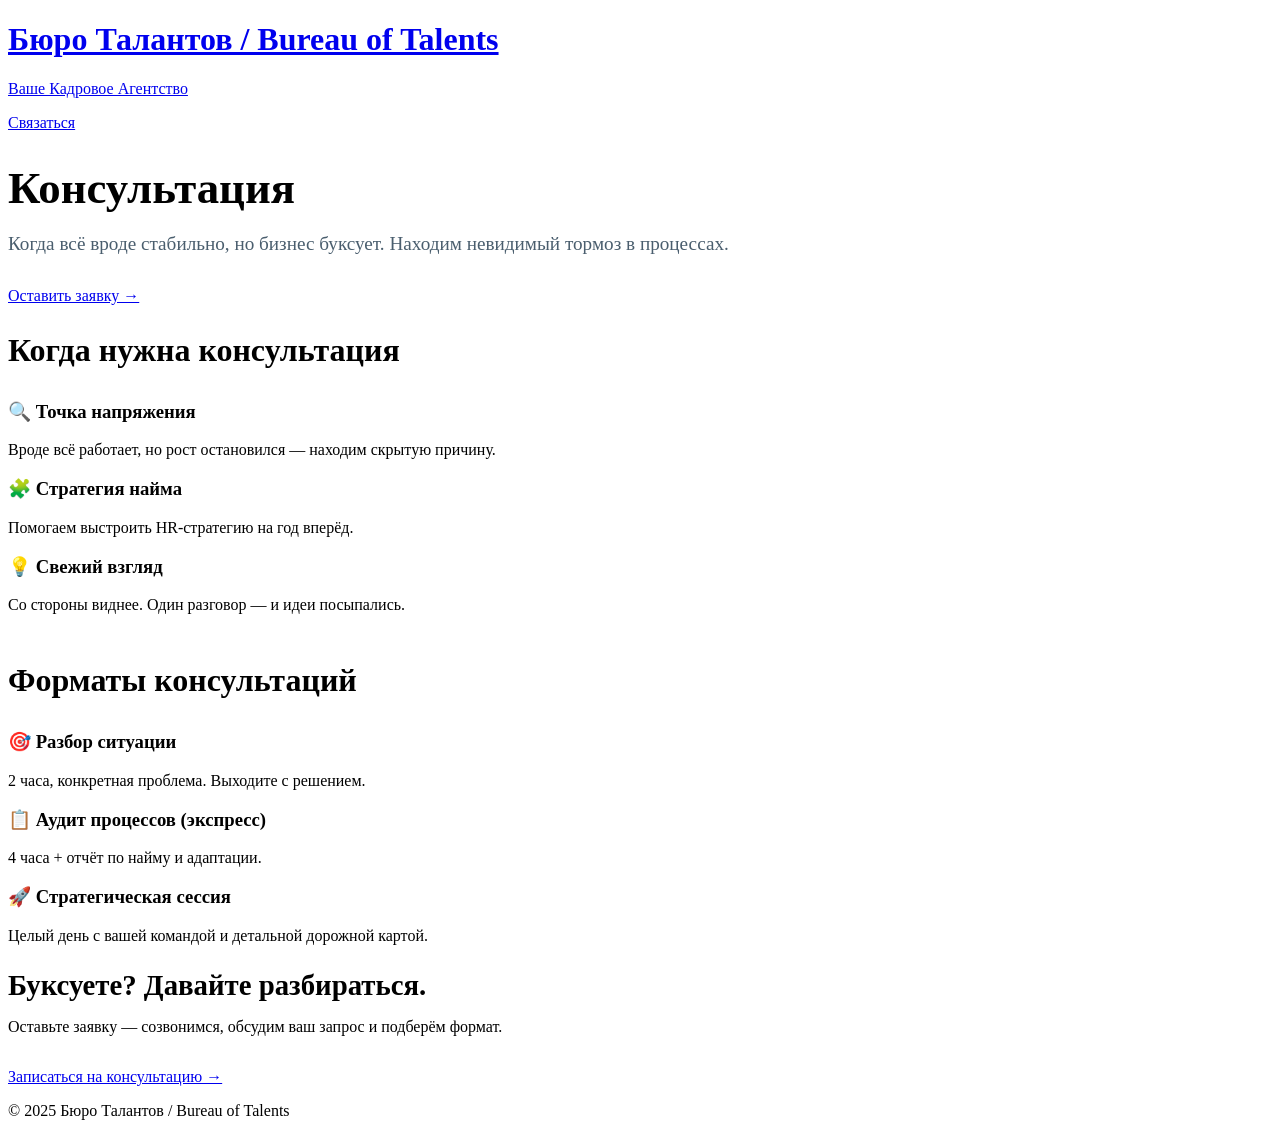
==== service-consult.html @ a3f74596 "Add files via upload" ====
<!DOCTYPE html>
<html lang="ru">
<head>
    <meta charset="UTF-8">
    <meta name="viewport" content="width=device-width, initial-scale=1.0">
    <title>Консультация | Бюро Талантов</title>
    <link rel="stylesheet" href="css/style.css">
</head>
<body>

<header>
    <div class="container header-flex">
        <div class="logo"><a href="index.html"><h1>Бюро Талантов / Bureau of Talents</h1><p>Ваше Кадровое Агентство</p></a></div>
        <a href="index.html#contact-form" class="btn-primary">Связаться</a>
    </div>
</header>

<main class="container">
    <div class="service-header">
        <h1 style="font-size: 2.8rem; margin-bottom: 16px;">Консультация</h1>
        <p style="font-size: 1.2rem; color: #4a5e6e; margin-bottom: 32px;">Когда всё вроде стабильно, но бизнес буксует. Находим невидимый тормоз в процессах.</p>
        <a href="index.html#contact-form" class="btn-primary">Оставить заявку →</a>
    </div>

    <h2 style="font-size: 2rem; margin-bottom: 32px; font-family: 'Playfair Display', serif;">Когда нужна консультация</h2>
    <div class="features-grid">
        <div class="feature-card"><h3>🔍 Точка напряжения</h3><p>Вроде всё работает, но рост остановился — находим скрытую причину.</p></div>
        <div class="feature-card"><h3>🧩 Стратегия найма</h3><p>Помогаем выстроить HR-стратегию на год вперёд.</p></div>
        <div class="feature-card"><h3>💡 Свежий взгляд</h3><p>Со стороны виднее. Один разговор — и идеи посыпались.</p></div>
    </div>

    <h2 style="font-size: 2rem; margin: 48px 0 32px; font-family: 'Playfair Display', serif;">Форматы консультаций</h2>
    <div class="features-grid">
        <div class="feature-card"><h3>🎯 Разбор ситуации</h3><p>2 часа, конкретная проблема. Выходите с решением.</p></div>
        <div class="feature-card"><h3>📋 Аудит процессов (экспресс)</h3><p>4 часа + отчёт по найму и адаптации.</p></div>
        <div class="feature-card"><h3>🚀 Стратегическая сессия</h3><p>Целый день с вашей командой и детальной дорожной картой.</p></div>
    </div>

    <div class="cta-section">
        <h2 style="font-size: 1.8rem; margin-bottom: 16px;">Буксуете? Давайте разбираться.</h2>
        <p style="margin-bottom: 32px;">Оставьте заявку — созвонимся, обсудим ваш запрос и подберём формат.</p>
        <a href="index.html#contact-form" class="btn-primary">Записаться на консультацию →</a>
    </div>
</main>

<footer><div class="container"><p>© 2025 Бюро Талантов / Bureau of Talents</p></div></footer>

<script src="js/main.js"></script>
</body>
</html>
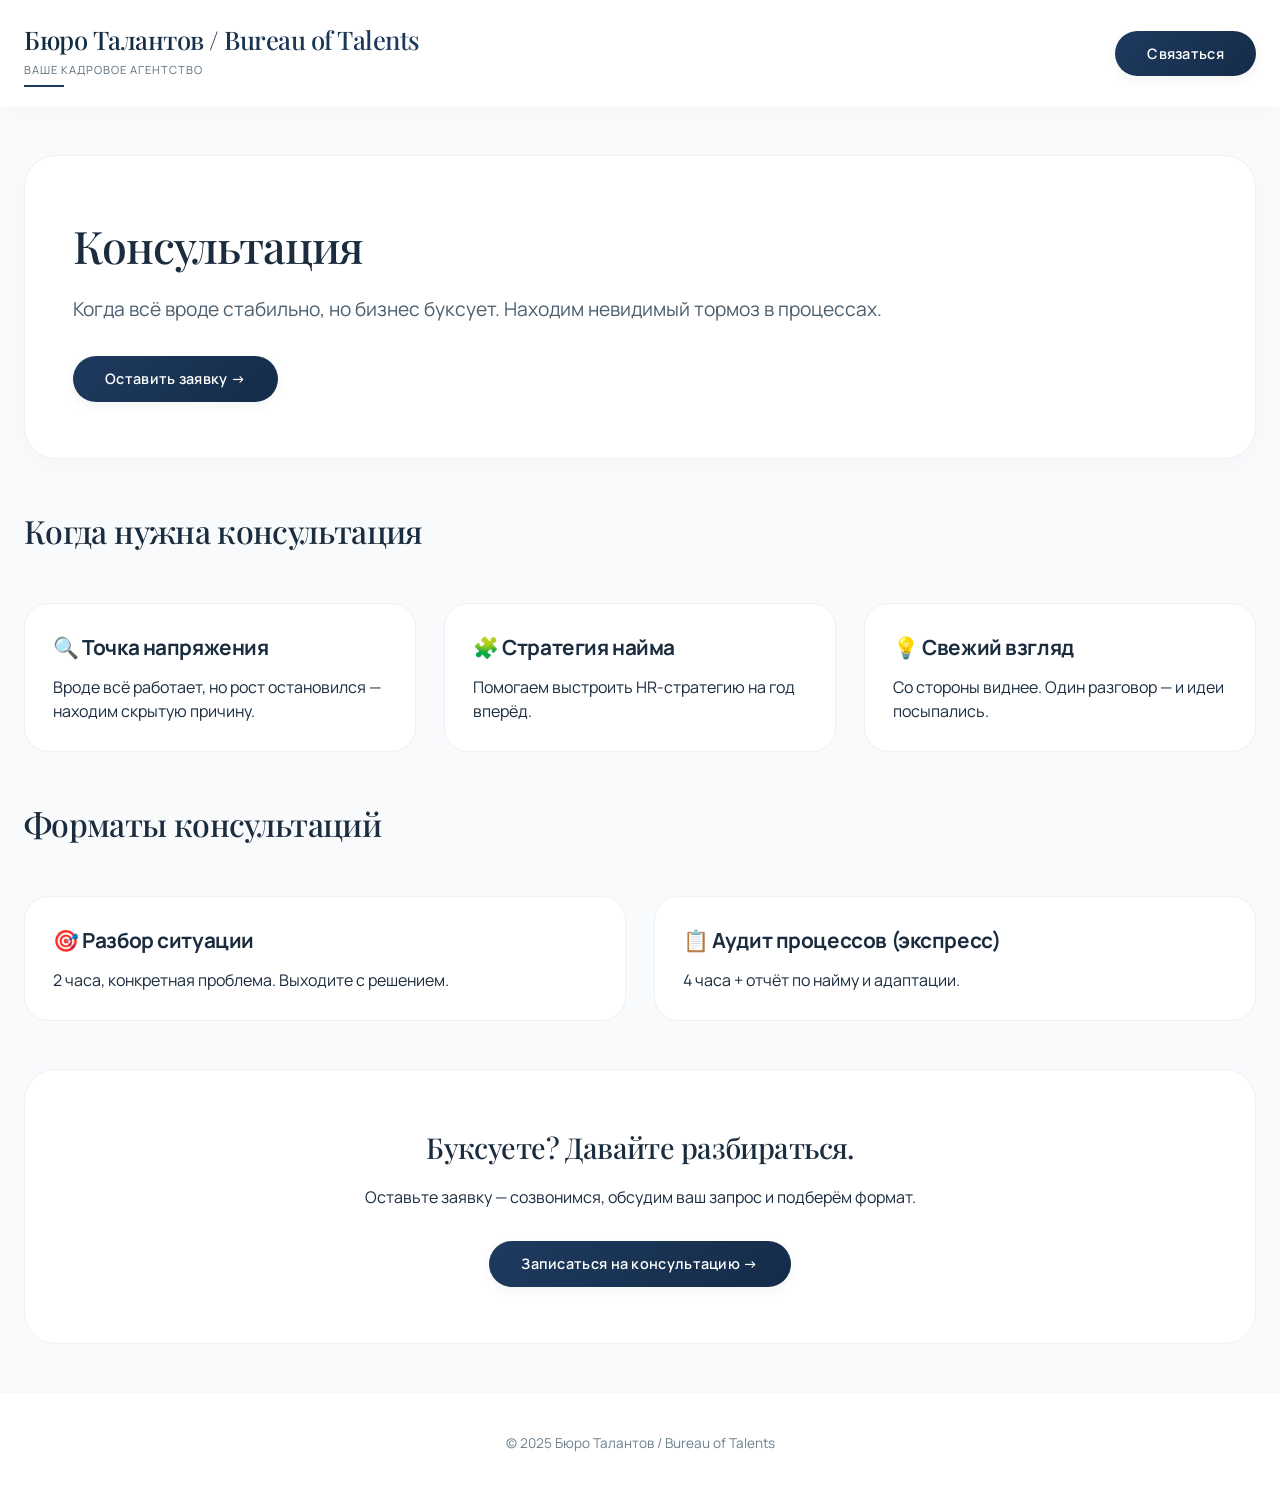
==== commit f1753b1d: "Update service-consult.html" ====
--- a/service-consult.html
+++ b/service-consult.html
@@ -33,7 +33,6 @@
     <div class="features-grid">
         <div class="feature-card"><h3>🎯 Разбор ситуации</h3><p>2 часа, конкретная проблема. Выходите с решением.</p></div>
         <div class="feature-card"><h3>📋 Аудит процессов (экспресс)</h3><p>4 часа + отчёт по найму и адаптации.</p></div>
-        <div class="feature-card"><h3>🚀 Стратегическая сессия</h3><p>Целый день с вашей командой и детальной дорожной картой.</p></div>
     </div>
 
     <div class="cta-section">
@@ -47,4 +46,4 @@
 
 <script src="js/main.js"></script>
 </body>
-</html>+</html>
--- a/css/style.css
+++ b/css/style.css
@@ -0,0 +1,691 @@
+/* ===== ПРЕМИАЛЬНЫЕ ШРИФТЫ ===== */
+@import url('https://fonts.googleapis.com/css2?family=Manrope:wght@300;400;500;600;700;800&family=Playfair+Display:ital,wght@0,400;0,500;0,600;0,700;1,400&display=swap');
+
+/* ===== RESET & BASE ===== */
+* {
+    margin: 0;
+    padding: 0;
+    box-sizing: border-box;
+}
+
+body {
+    font-family: 'Manrope', system-ui, -apple-system, 'Segoe UI', sans-serif;
+    background: #f8fafc;
+    color: #1a2c3e;
+    line-height: 1.5;
+    scroll-behavior: smooth;
+    -webkit-font-smoothing: antialiased;
+}
+
+/* Премиум-заголовки */
+h1, h2, h3, .logo h1, .section-title, .service-card h3, .about-mission h3, .premium-card h3 {
+    font-family: 'Playfair Display', Georgia, serif;
+    font-weight: 500;
+    letter-spacing: -0.02em;
+}
+
+.container {
+    max-width: 1280px;
+    margin: 0 auto;
+    padding: 0 24px;
+}
+
+/* ===== УЛУЧШЕННАЯ ШАПКА ===== */
+header {
+    background: rgba(255,255,255,0.98);
+    backdrop-filter: blur(12px);
+    border-bottom: none;
+    box-shadow: 0 4px 20px rgba(0,0,0,0.02);
+    position: sticky;
+    top: 0;
+    z-index: 100;
+    padding: 20px 0;
+}
+
+.header-flex {
+    display: flex;
+    justify-content: space-between;
+    align-items: center;
+    flex-wrap: wrap;
+    gap: 16px;
+    position: relative;
+}
+
+.logo a {
+    text-decoration: none;
+    color: inherit;
+    display: inline-block;
+}
+
+.logo h1 {
+    font-size: 1.6rem;
+    background: linear-gradient(135deg, #0f2b3d 0%, #1e3a5f 100%);
+    -webkit-background-clip: text;
+    background-clip: text;
+    color: transparent;
+    letter-spacing: -0.5px;
+}
+
+.logo p {
+    font-size: 0.7rem;
+    letter-spacing: 1px;
+    text-transform: uppercase;
+    color: #5a6e7c;
+    margin-top: 4px;
+}
+
+.logo a::after {
+    content: '';
+    display: block;
+    width: 40px;
+    height: 2px;
+    background: #1e3a5f;
+    margin-top: 6px;
+    transition: width 0.3s;
+}
+
+.logo a:hover::after {
+    width: 80px;
+}
+
+/* ===== КНОПКИ ===== */
+.btn-primary {
+    background: linear-gradient(135deg, #1e3a5f 0%, #142c48 100%);
+    color: white;
+    border: none;
+    padding: 12px 32px;
+    border-radius: 40px;
+    font-weight: 600;
+    cursor: pointer;
+    transition: all 0.3s cubic-bezier(0.2, 0.9, 0.4, 1.1);
+    font-size: 0.9rem;
+    text-decoration: none;
+    display: inline-block;
+    box-shadow: 0 4px 12px rgba(0,0,0,0.05);
+    letter-spacing: 0.3px;
+}
+
+.btn-primary:hover {
+    transform: translateY(-2px);
+    box-shadow: 0 12px 24px rgba(30,58,95,0.15);
+    background: linear-gradient(135deg, #142c48 0%, #0f2338 100%);
+}
+
+.btn-outline {
+    background: transparent;
+    border: 1px solid #cbd5e1;
+    padding: 10px 28px;
+    border-radius: 40px;
+    font-weight: 500;
+    cursor: pointer;
+    transition: 0.2s;
+    display: inline-block;
+    text-decoration: none;
+    color: #1e2a3e;
+    font-size: 0.9rem;
+}
+
+.btn-outline:hover {
+    border-color: #1e3a5f;
+    background: rgba(30,58,95,0.03);
+}
+
+/* ===== СЕКЦИИ ===== */
+section {
+    padding: 90px 0;
+    border-bottom: 1px solid rgba(0,0,0,0.03);
+}
+
+.section-title {
+    font-size: 2.5rem;
+    font-weight: 600;
+    margin-bottom: 56px;
+    letter-spacing: -0.02em;
+    color: #0a2538;
+    position: relative;
+}
+
+.section-title:after {
+    content: '';
+    display: block;
+    width: 60px;
+    height: 3px;
+    background: #1e3a5f;
+    margin-top: 16px;
+    border-radius: 4px;
+}
+
+/* ===== КРАСИВЫЙ БЛОК "О НАС" — ВАРИАНТ 1 ===== */
+.about-premium {
+    display: flex;
+    flex-direction: column;
+    gap: 48px;
+}
+
+.about-mission {
+    max-width: 80%;
+}
+
+.about-mission .mission-tag {
+    display: inline-block;
+    font-size: 0.7rem;
+    text-transform: uppercase;
+    letter-spacing: 2px;
+    color: #1e3a5f;
+    background: rgba(30,58,95,0.08);
+    padding: 4px 12px;
+    border-radius: 40px;
+    margin-bottom: 20px;
+}
+
+.about-mission h3 {
+    font-size: 2.2rem;
+    font-family: 'Playfair Display', serif;
+    color: #0a2538;
+    line-height: 1.2;
+    margin-bottom: 24px;
+}
+
+.about-mission p {
+    font-size: 1.05rem;
+    color: #4a5e6e;
+    line-height: 1.6;
+    margin-bottom: 24px;
+}
+
+.about-mission .signature {
+    font-family: 'Playfair Display', serif;
+    font-style: italic;
+    font-size: 1rem;
+    color: #1e3a5f;
+    border-left: 3px solid #1e3a5f;
+    padding-left: 20px;
+}
+
+.values-grid {
+    display: grid;
+    grid-template-columns: repeat(2, 1fr);
+    gap: 32px;
+}
+
+.value-card {
+    background: white;
+    border-radius: 24px;
+    padding: 28px;
+    transition: all 0.3s ease;
+    border: 1px solid #eef2f6;
+    box-shadow: 0 4px 12px rgba(0,0,0,0.02);
+}
+
+.value-card:hover {
+    transform: translateY(-4px);
+    box-shadow: 0 20px 30px -12px rgba(0,0,0,0.08);
+    border-color: #dce5ed;
+}
+
+.value-icon {
+    font-size: 2rem;
+    margin-bottom: 16px;
+}
+
+.value-card h4 {
+    font-size: 1.2rem;
+    font-weight: 700;
+    margin-bottom: 10px;
+    color: #1e2a3e;
+}
+
+.value-card p {
+    font-size: 0.9rem;
+    color: #6c7f8d;
+    line-height: 1.5;
+}
+
+/* ===== КАРТОЧКИ УСЛУГ И РЕЗУЛЬТАТОВ ===== */
+.cards-grid {
+    display: grid;
+    grid-template-columns: repeat(auto-fit, minmax(280px, 1fr));
+    gap: 32px;
+}
+
+.service-card {
+    background: white;
+    border-radius: 28px;
+    padding: 32px 28px;
+    transition: all 0.35s ease;
+    border: 1px solid #eef2f6;
+    text-decoration: none;
+    color: inherit;
+    display: block;
+    cursor: pointer;
+    box-shadow: 0 8px 20px rgba(0,0,0,0.02);
+}
+
+.service-card:hover {
+    transform: translateY(-8px);
+    box-shadow: 0 24px 40px rgba(0,0,0,0.08);
+    border-color: #dce5ed;
+}
+
+.service-card h3 {
+    font-size: 1.7rem;
+    font-weight: 600;
+    margin-bottom: 16px;
+}
+
+.service-card p {
+    color: #4a5e6e;
+    line-height: 1.5;
+}
+
+/* ===== ПРЕМИУМ БЛОК "ВАМ ТОЧНО К НАМ" ===== */
+.premium-compare {
+    display: grid;
+    grid-template-columns: 1fr 1fr;
+    gap: 48px;
+    background: linear-gradient(135deg, #f8fafc 0%, #ffffff 100%);
+    border-radius: 40px;
+    padding: 56px 48px;
+    box-shadow: 0 8px 30px rgba(0,0,0,0.03);
+    border: 1px solid #eef2f6;
+}
+
+.premium-card {
+    background: white;
+    border-radius: 28px;
+    padding: 32px;
+    box-shadow: 0 4px 20px rgba(0,0,0,0.02);
+}
+
+.premium-card h3 {
+    font-size: 1.6rem;
+    margin-bottom: 24px;
+    color: #0a2538;
+}
+
+.premium-list {
+    list-style: none;
+    padding: 0;
+}
+
+.premium-list li {
+    margin-bottom: 20px;
+    padding-left: 32px;
+    position: relative;
+    font-weight: 500;
+    font-size: 1rem;
+}
+
+.premium-list li::before {
+    content: "✓";
+    position: absolute;
+    left: 0;
+    color: #1e3a5f;
+    font-weight: bold;
+    font-size: 1.2rem;
+    background: rgba(30,58,95,0.1);
+    width: 22px;
+    height: 22px;
+    border-radius: 50%;
+    display: flex;
+    align-items: center;
+    justify-content: center;
+}
+
+/* ===== ФОРМА ===== */
+.form-group {
+    margin-bottom: 24px;
+}
+
+input, textarea {
+    width: 100%;
+    padding: 16px 20px;
+    border: 1px solid #e2e8f0;
+    border-radius: 24px;
+    font-size: 0.95rem;
+    font-family: 'Manrope', sans-serif;
+    transition: 0.2s;
+    background: white;
+}
+
+input:focus, textarea:focus {
+    outline: none;
+    border-color: #1e3a5f;
+    box-shadow: 0 0 0 3px rgba(30,58,95,0.08);
+}
+
+/* ===== КОНТАКТЫ (вертикальные кнопки) ===== */
+.contact-icon {
+    background: white;
+    border-radius: 60px;
+    padding: 12px 28px;
+    display: flex;
+    align-items: center;
+    justify-content: center;
+    gap: 10px;
+    text-decoration: none;
+    color: #1e2a3e;
+    font-weight: 500;
+    border: 1px solid #e2e8f0;
+    transition: 0.2s;
+}
+
+.contact-icon:hover {
+    border-color: #1e3a5f;
+    transform: translateY(-2px);
+    box-shadow: 0 6px 14px rgba(0,0,0,0.05);
+}
+
+/* ===== КАРТА ===== */
+#map {
+    width: 100%;
+    height: 350px;
+    border-radius: 28px;
+    margin-top: 0;
+    border: 1px solid #e2e8f0;
+    overflow: hidden;
+}
+
+/* ===== ПОДВАЛ ===== */
+footer {
+    background: white;
+    padding: 40px 0;
+    text-align: center;
+    color: #6c7f8d;
+    font-size: 0.85rem;
+    border-top: 1px solid rgba(0,0,0,0.03);
+}
+
+/* ===== СТРАНИЦЫ УСЛУГ ===== */
+.service-header {
+    background: white;
+    border-radius: 32px;
+    padding: 56px 48px;
+    margin: 48px 0;
+    box-shadow: 0 8px 24px rgba(0,0,0,0.02);
+    border: 1px solid #eef2f6;
+}
+
+.features-grid {
+    display: grid;
+    grid-template-columns: repeat(auto-fit, minmax(260px, 1fr));
+    gap: 28px;
+    margin: 48px 0;
+}
+
+.feature-card {
+    background: white;
+    padding: 28px;
+    border-radius: 24px;
+    border: 1px solid #eef2f6;
+    transition: 0.2s;
+}
+
+.feature-card:hover {
+    border-color: #dce5ed;
+    transform: translateY(-3px);
+}
+
+.feature-card h3 {
+    font-size: 1.3rem;
+    margin-bottom: 12px;
+    font-family: 'Manrope', sans-serif;
+    font-weight: 700;
+}
+
+.cta-section {
+    background: white;
+    border-radius: 32px;
+    padding: 56px 48px;
+    text-align: center;
+    margin: 48px 0;
+    border: 1px solid #eef2f6;
+}
+
+/* ===== КАРУСЕЛЬ ОТЗЫВОВ ===== */
+.reviews-carousel {
+    position: relative;
+    max-width: 900px;
+    margin: 0 auto;
+}
+
+.reviews-container {
+    overflow: hidden;
+    border-radius: 32px;
+}
+
+.reviews-wrapper {
+    display: flex;
+    transition: transform 0.4s ease-in-out;
+}
+
+.review-slide {
+    flex: 0 0 100%;
+    padding: 0;
+}
+
+.carousel-btn {
+    position: absolute;
+    top: 50%;
+    transform: translateY(-50%);
+    background: white;
+    border: 1px solid #e2e8f0;
+    border-radius: 50%;
+    width: 48px;
+    height: 48px;
+    cursor: pointer;
+    font-size: 1.5rem;
+    display: flex;
+    align-items: center;
+    justify-content: center;
+    transition: all 0.2s;
+    z-index: 10;
+    box-shadow: 0 4px 12px rgba(0,0,0,0.05);
+}
+
+.carousel-btn:hover {
+    background: #1e3a5f;
+    color: white;
+    border-color: #1e3a5f;
+}
+
+.carousel-prev {
+    left: -20px;
+}
+
+.carousel-next {
+    right: -20px;
+}
+
+.dots-container {
+    display: flex;
+    justify-content: center;
+    gap: 12px;
+    margin-top: 32px;
+}
+
+.dot {
+    width: 10px;
+    height: 10px;
+    border-radius: 50%;
+    background: #cbd5e1;
+    cursor: pointer;
+    transition: 0.2s;
+}
+
+.dot.active {
+    background: #1e3a5f;
+    width: 28px;
+    border-radius: 10px;
+}
+
+/* ===== АККОРДЕОН FAQ ===== */
+.faq-item {
+    background: white;
+    border-radius: 20px;
+    border: 1px solid #eef2f6;
+    overflow: hidden;
+    transition: 0.2s;
+}
+
+.faq-question {
+    padding: 20px 28px;
+    cursor: pointer;
+    display: flex;
+    justify-content: space-between;
+    align-items: center;
+    font-weight: 600;
+    font-size: 1.1rem;
+    background: white;
+    transition: 0.2s;
+}
+
+.faq-question:hover {
+    background: #f8fafc;
+}
+
+.faq-question .faq-icon {
+    font-size: 1.3rem;
+    transition: transform 0.3s;
+}
+
+.faq-item.active .faq-icon {
+    transform: rotate(45deg);
+}
+
+.faq-answer {
+    max-height: 0;
+    padding: 0 28px;
+    overflow: hidden;
+    transition: max-height 0.3s ease, padding 0.3s ease;
+    color: #4a5e6e;
+    line-height: 1.6;
+}
+
+.faq-item.active .faq-answer {
+    max-height: 200px;
+    padding: 0 28px 20px 28px;
+}
+
+/* ===== АДАПТИВ ===== */
+@media (max-width: 768px) {
+    .container {
+        padding: 0 20px;
+    }
+    section {
+        padding: 60px 0;
+    }
+    .section-title {
+        font-size: 1.8rem;
+        margin-bottom: 40px;
+    }
+    .header-flex {
+        flex-direction: row;
+        justify-content: space-between;
+    }
+    .about-mission {
+        max-width: 100%;
+    }
+    .about-mission h3 {
+        font-size: 1.6rem;
+    }
+    .values-grid {
+        grid-template-columns: 1fr;
+        gap: 20px;
+    }
+    .premium-compare {
+        grid-template-columns: 1fr;
+        padding: 32px 24px;
+        gap: 32px;
+    }
+    .service-header {
+        padding: 32px 24px;
+        margin: 32px 0;
+    }
+    .cta-section {
+        padding: 32px 24px;
+    }
+    .feature-card {
+        padding: 20px;
+    }
+    .carousel-prev {
+        left: -10px;
+    }
+    .carousel-next {
+        right: -10px;
+    }
+    .carousel-btn {
+        width: 36px;
+        height: 36px;
+        font-size: 1rem;
+    }
+    .reviews-carousel {
+        max-width: 100%;
+    }
+}
+/* Отключаем стандартное подчёркивание у .section-title для этого блока (если хотите сохранить общий стиль, но именно здесь без линии) */
+#about .section-title:after {
+    display: none;
+}
+/* Центрирование карточек услуг, ценностей, результатов */
+.cards-grid .service-card,
+.about-premium .value-card,
+.cards-grid .service-card {
+    text-align: center;
+}
+
+/* Иконки в карточках — центрируются по умолчанию, но убедимся */
+.value-icon, .service-card > div:first-child {
+    text-align: center;
+}
+
+/* Кнопки внутри секций — центрируем */
+section .btn-primary, section .btn-outline {
+    display: inline-block;
+    margin: 0 auto;
+}
+
+/* Для hero-секции: если хотите центрировать текст и кнопку, добавьте класс */
+.hero-center {
+    text-align: center;
+}
+.hero-center p {
+    margin-left: auto;
+    margin-right: auto;
+}
+/* ===== Hero: текст по центру, кнопка слева ===== */
+.hero-center {
+    text-align: center;
+}
+.hero-center .btn-outline {
+    display: inline-block;
+    margin-left: 0; /* кнопка прижата к левому краю */
+    text-align: left;
+}
+/* Чтобы кнопка действительно была слева, оборачиваем её в блочный контейнер */
+.hero-button-wrapper {
+    text-align: left;
+    margin-top: 32px;
+}
+
+/* ===== FAQ: вопросы по центру ===== */
+.faq-centered {
+    display: flex;
+    flex-direction: column;
+    align-items: center;
+}
+.faq-centered .faq-item {
+    width: 100%;
+    max-width: 860px;
+}
+
+/* ===== Форма: заголовок как обычно, форма по центру ===== */
+.form-centered {
+    display: flex;
+    flex-direction: column;
+    align-items: center;
+}
+.form-centered form {
+    width: 100%;
+    max-width: 680px;
+}
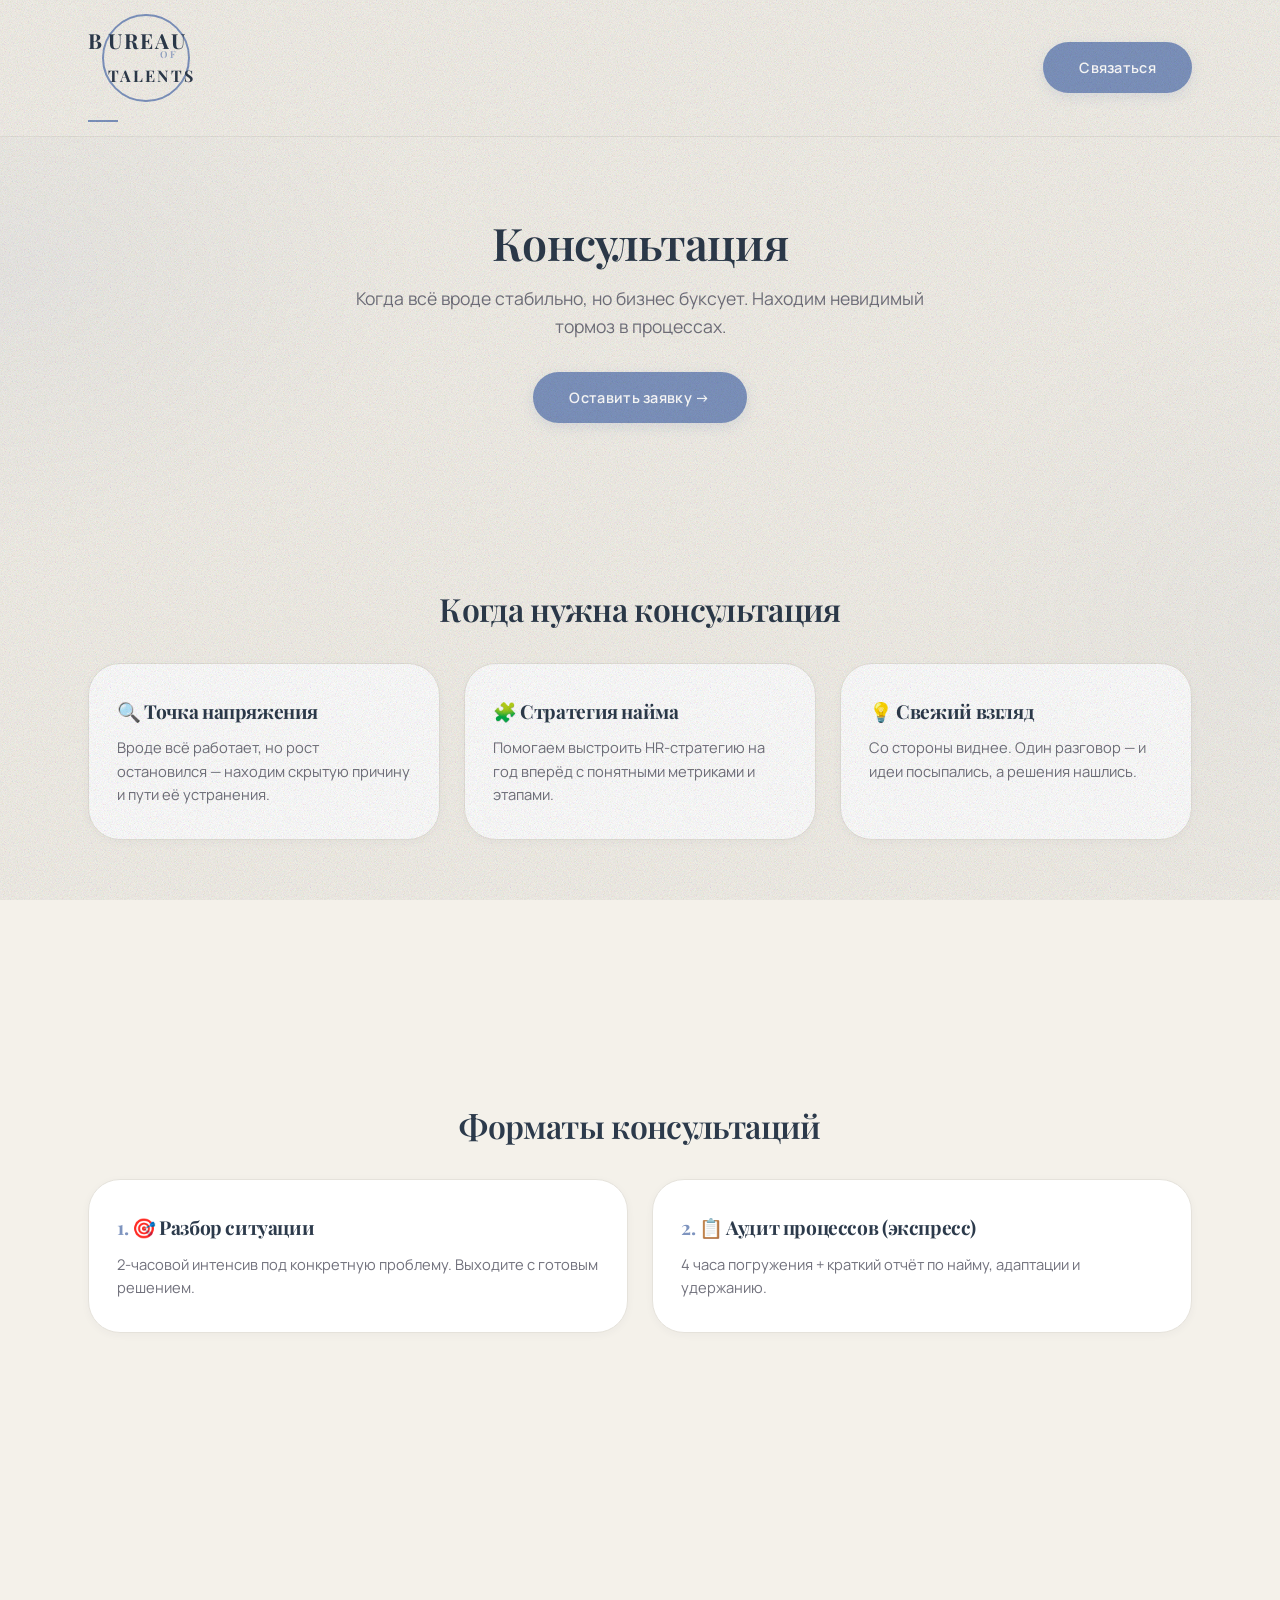
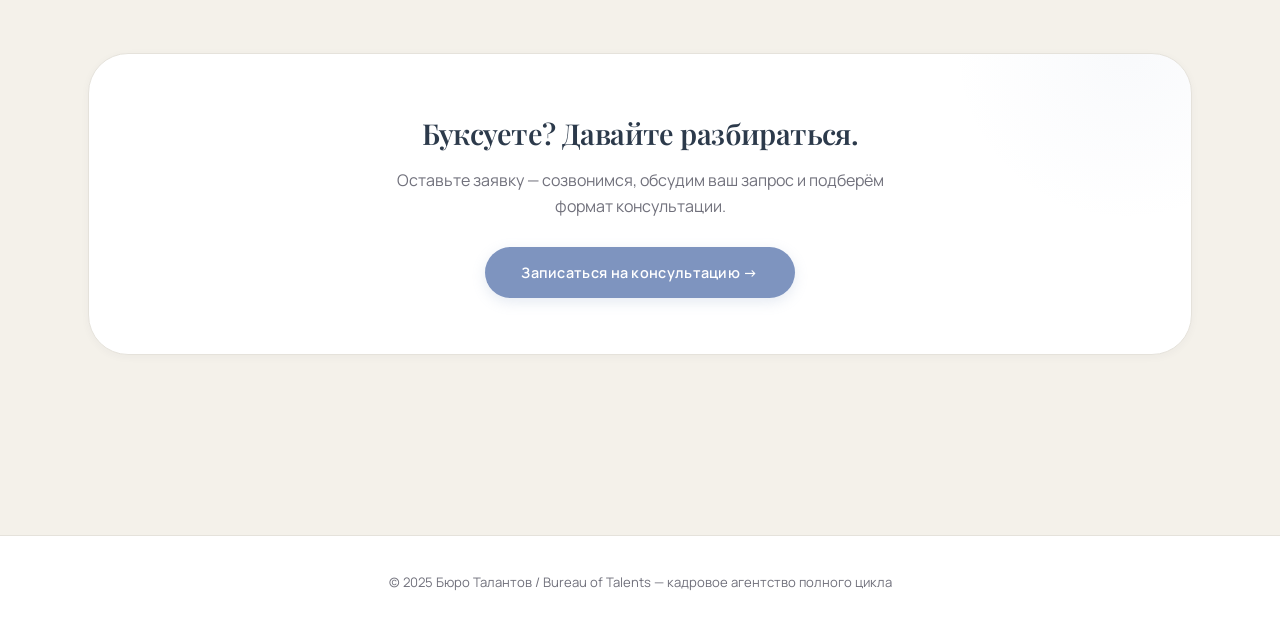
==== commit 9e9dcb8b: "Update service-consult.html" ====
--- a/service-consult.html
+++ b/service-consult.html
@@ -5,44 +5,88 @@
     <meta name="viewport" content="width=device-width, initial-scale=1.0">
     <title>Консультация | Бюро Талантов</title>
     <link rel="stylesheet" href="css/style.css">
+    <link rel="stylesheet" href="https://cdnjs.cloudflare.com/ajax/libs/font-awesome/6.0.0-beta3/css/all.min.css">
 </head>
 <body>
 
 <header>
     <div class="container header-flex">
-        <div class="logo"><a href="index.html"><h1>Бюро Талантов / Bureau of Talents</h1><p>Ваше Кадровое Агентство</p></a></div>
+        <div class="logo">
+            <a href="index.html">
+                <div class="logo-css">
+                    <span class="logo-circle"></span>
+                    <span class="logo-b">B</span>
+                    <span class="logo-line1">ureau</span>
+                    <span class="logo-line2">of</span>
+                    <span class="logo-line3">Talents</span>
+                </div>
+            </a>
+        </div>
         <a href="index.html#contact-form" class="btn-primary">Связаться</a>
     </div>
 </header>
 
-<main class="container">
-    <div class="service-header">
-        <h1 style="font-size: 2.8rem; margin-bottom: 16px;">Консультация</h1>
-        <p style="font-size: 1.2rem; color: #4a5e6e; margin-bottom: 32px;">Когда всё вроде стабильно, но бизнес буксует. Находим невидимый тормоз в процессах.</p>
-        <a href="index.html#contact-form" class="btn-primary">Оставить заявку →</a>
-    </div>
+<main>
+    <section class="service-hero">
+        <div class="container">
+            <h1>Консультация</h1>
+            <p>Когда всё вроде стабильно, но бизнес буксует. Находим невидимый тормоз в процессах.</p>
+            <a href="index.html#contact-form" class="btn-primary">Оставить заявку →</a>
+        </div>
+    </section>
 
-    <h2 style="font-size: 2rem; margin-bottom: 32px; font-family: 'Playfair Display', serif;">Когда нужна консультация</h2>
-    <div class="features-grid">
-        <div class="feature-card"><h3>🔍 Точка напряжения</h3><p>Вроде всё работает, но рост остановился — находим скрытую причину.</p></div>
-        <div class="feature-card"><h3>🧩 Стратегия найма</h3><p>Помогаем выстроить HR-стратегию на год вперёд.</p></div>
-        <div class="feature-card"><h3>💡 Свежий взгляд</h3><p>Со стороны виднее. Один разговор — и идеи посыпались.</p></div>
-    </div>
+    <section>
+        <div class="container">
+            <h2 class="service-section-title">Когда нужна консультация</h2>
+            <div class="features-grid">
+                <div class="feature-card">
+                    <h3>🔍 Точка напряжения</h3>
+                    <p>Вроде всё работает, но рост остановился — находим скрытую причину и пути её устранения.</p>
+                </div>
+                <div class="feature-card">
+                    <h3>🧩 Стратегия найма</h3>
+                    <p>Помогаем выстроить HR-стратегию на год вперёд с понятными метриками и этапами.</p>
+                </div>
+                <div class="feature-card">
+                    <h3>💡 Свежий взгляд</h3>
+                    <p>Со стороны виднее. Один разговор — и идеи посыпались, а решения нашлись.</p>
+                </div>
+            </div>
+        </div>
+    </section>
 
-    <h2 style="font-size: 2rem; margin: 48px 0 32px; font-family: 'Playfair Display', serif;">Форматы консультаций</h2>
-    <div class="features-grid">
-        <div class="feature-card"><h3>🎯 Разбор ситуации</h3><p>2 часа, конкретная проблема. Выходите с решением.</p></div>
-        <div class="feature-card"><h3>📋 Аудит процессов (экспресс)</h3><p>4 часа + отчёт по найму и адаптации.</p></div>
-    </div>
+    <section>
+        <div class="container">
+            <h2 class="service-section-title">Форматы консультаций</h2>
+            <div class="features-grid service-steps">
+                <div class="feature-card">
+                    <h3>🎯 Разбор ситуации</h3>
+                    <p>2-часовой интенсив под конкретную проблему. Выходите с готовым решением.</p>
+                </div>
+                <div class="feature-card">
+                    <h3>📋 Аудит процессов (экспресс)</h3>
+                    <p>4 часа погружения + краткий отчёт по найму, адаптации и удержанию.</p>
+                </div>
+            </div>
+        </div>
+    </section>
 
-    <div class="cta-section">
-        <h2 style="font-size: 1.8rem; margin-bottom: 16px;">Буксуете? Давайте разбираться.</h2>
-        <p style="margin-bottom: 32px;">Оставьте заявку — созвонимся, обсудим ваш запрос и подберём формат.</p>
-        <a href="index.html#contact-form" class="btn-primary">Записаться на консультацию →</a>
-    </div>
+    <section>
+        <div class="container">
+            <div class="cta-section">
+                <h2>Буксуете? Давайте разбираться.</h2>
+                <p>Оставьте заявку — созвонимся, обсудим ваш запрос и подберём формат консультации.</p>
+                <a href="index.html#contact-form" class="btn-primary">Записаться на консультацию →</a>
+            </div>
+        </div>
+    </section>
 </main>
 
-<footer><div class="container"><p>© 2025 Бюро Талантов / Bureau of Talents</p></div></footer>
+<footer>
+    <div class="container">
+        <p>© 2025 Бюро Талантов / Bureau of Talents — кадровое агентство полного цикла</p>
+    </div>
+</footer>
 
 <script src="js/main.js"></script>
 </body>
--- a/css/style.css
+++ b/css/style.css
@@ -1,691 +1,874 @@
-/* ===== ПРЕМИАЛЬНЫЕ ШРИФТЫ ===== */
+/* ===== ШРИФТЫ ===== */
 @import url('https://fonts.googleapis.com/css2?family=Manrope:wght@300;400;500;600;700;800&family=Playfair+Display:ital,wght@0,400;0,500;0,600;0,700;1,400&display=swap');
 
-/* ===== RESET & BASE ===== */
-* {
-    margin: 0;
-    padding: 0;
-    box-sizing: border-box;
-}
+/* ===== ЦВЕТОВАЯ СХЕМА ===== */
+:root {
+    --bg-main: #F4F1EA;
+    --accent: #7E94BF;
+    --text-dark: #2C3A4B;
+    --text-light: #71717c;
+    --card-bg: #ffffff;
+    --border-light: #e5e2db;
+    --shadow-sm: 0 2px 8px rgba(44,58,75,0.04);
+    --shadow-md: 0 8px 24px rgba(44,58,75,0.06);
+    --shadow-lg: 0 20px 48px rgba(44,58,75,0.08);
+    --radius-sm: 16px;
+    --radius-md: 24px;
+    --radius-lg: 32px;
+    --radius-xl: 40px;
+}
+
+* { margin: 0; padding: 0; box-sizing: border-box; }
 
 body {
-    font-family: 'Manrope', system-ui, -apple-system, 'Segoe UI', sans-serif;
-    background: #f8fafc;
-    color: #1a2c3e;
-    line-height: 1.5;
-    scroll-behavior: smooth;
+    font-family: 'Manrope', -apple-system, 'Segoe UI', sans-serif;
+    background: var(--bg-main);
+    color: var(--text-dark);
+    line-height: 1.6;
     -webkit-font-smoothing: antialiased;
-}
-
-/* Премиум-заголовки */
-h1, h2, h3, .logo h1, .section-title, .service-card h3, .about-mission h3, .premium-card h3 {
+    position: relative;
+}
+
+/* ===== ТЕКСТУРЫ ===== */
+/* Шумовая текстура (grain) — поверх всего фона */
+body::before {
+    content: '';
+    position: fixed;
+    top: 0; left: 0;
+    width: 100%; height: 100%;
+    pointer-events: none;
+    z-index: 9999;
+    opacity: 0.35;
+    background-image: url("data:image/svg+xml,%3Csvg viewBox='0 0 256 256' xmlns='http://www.w3.org/2000/svg'%3E%3Cfilter id='noise'%3E%3CfeTurbulence type='fractalNoise' baseFrequency='0.9' numOctaves='4' stitchTiles='stitch'/%3E%3C/filter%3E%3Crect width='100%25' height='100%25' filter='url(%23noise)' opacity='1'/%3E%3C/svg%3E");
+    background-repeat: repeat;
+    background-size: 200px 200px;
+    mix-blend-mode: multiply;
+}
+
+/* Боковые световые акценты (ambient) */
+body::after {
+    content: '';
+    position: fixed;
+    top: 0; left: 0;
+    width: 100%; height: 100%;
+    pointer-events: none;
+    z-index: -1;
+    background:
+        radial-gradient(ellipse 600px 400px at 0% 30%, rgba(126,148,191,0.06) 0%, transparent 70%),
+        radial-gradient(ellipse 500px 500px at 100% 70%, rgba(126,148,191,0.04) 0%, transparent 70%);
+}
+
+/* Фоновый паттерн для карточек (лёгкая сетка, только на фон секций) */
+.texture-card-bg {
+    position: relative;
+}
+.texture-card-bg::before {
+    content: '';
+    position: absolute;
+    top: 0; left: 0;
+    width: 100%; height: 100%;
+    pointer-events: none;
+    background-image:
+        radial-gradient(circle at 20% 50%, rgba(126,148,191,0.03) 0%, transparent 50%),
+        radial-gradient(circle at 80% 50%, rgba(126,148,191,0.02) 0%, transparent 50%);
+}
+
+h1, h2, h3, .section-title {
     font-family: 'Playfair Display', Georgia, serif;
     font-weight: 500;
     letter-spacing: -0.02em;
+    color: var(--text-dark);
 }
 
 .container {
-    max-width: 1280px;
+    max-width: 1160px;
     margin: 0 auto;
-    padding: 0 24px;
-}
-
-/* ===== УЛУЧШЕННАЯ ШАПКА ===== */
+    padding: 0 28px;
+}
+
+/* ===== ХЕДЕР ===== */
 header {
-    background: rgba(255,255,255,0.98);
-    backdrop-filter: blur(12px);
-    border-bottom: none;
-    box-shadow: 0 4px 20px rgba(0,0,0,0.02);
+    background: rgba(244,241,234,0.95);
+    backdrop-filter: blur(16px);
+    border-bottom: 1px solid var(--border-light);
     position: sticky;
     top: 0;
     z-index: 100;
-    padding: 20px 0;
+    padding: 14px 0;
 }
 
 .header-flex {
     display: flex;
     justify-content: space-between;
     align-items: center;
-    flex-wrap: wrap;
-    gap: 16px;
+}
+
+.logo a { text-decoration: none; color: inherit; display: inline-block; }
+
+/* CSS-логотип */
+.logo-css {
     position: relative;
-}
-
-.logo a {
+    display: inline-block;
+    height: 90px;
+    width: 240px;
+    font-family: 'Playfair Display', Georgia, serif;
+    line-height: 1;
+}
+.logo-circle {
+    position: absolute;
+    top: 0; left: 14px;
+    width: 88px; height: 88px;
+    border: 2px solid var(--accent);
+    border-radius: 50%;
+    pointer-events: none;
+}
+.logo-b {
+    position: absolute; top: 16px; left: 0;
+    font-size: 1.3rem; font-weight: 700;
+    color: var(--text-dark); line-height: 1;
+}
+.logo-line1 {
+    position: absolute; top: 16px; left: 20px;
+    font-size: 1.3rem; font-weight: 700;
+    color: var(--text-dark); letter-spacing: 2px;
+    text-transform: uppercase;
+}
+.logo-line2 {
+    position: absolute; top: 36px; left: 72px;
+    font-size: 0.6rem; font-weight: 600;
+    color: var(--accent); letter-spacing: 3px;
+    text-transform: uppercase; opacity: 0.8;
+}
+.logo-line3 {
+    position: absolute; top: 54px; left: 20px;
+    font-size: 1rem; font-weight: 700;
+    color: var(--text-dark); letter-spacing: 2px;
+    text-transform: uppercase;
+}
+.logo a::after {
+    content: ''; display: block;
+    width: 30px; height: 2px;
+    background: var(--accent); margin-top: 8px;
+    transition: width 0.3s;
+}
+.logo a:hover::after { width: 70px; }
+
+/* ===== HERO ===== */
+.hero-center { text-align: center; padding-top: 100px !important; }
+.hero-center .container {
+    display: flex; flex-direction: column; align-items: center;
+    max-width: 800px;
+}
+.hero-center h2 {
+    font-size: 2.8rem !important;
+    font-weight: 600 !important;
+    line-height: 1.15 !important;
+}
+.hero-center p {
+    font-size: 1.15rem !important;
+    margin-top: 20px !important;
+}
+.hero-button-wrapper { margin-top: 36px; display: flex; gap: 16px; flex-wrap: wrap; justify-content: center; }
+
+/* ===== КНОПКИ ===== */
+.btn-primary {
+    background: var(--accent);
+    color: white;
+    border: none;
+    padding: 14px 36px;
+    border-radius: 100px;
+    font-weight: 600;
+    font-size: 0.9rem;
+    cursor: pointer;
+    transition: all 0.3s ease;
+    text-decoration: none;
+    display: inline-block;
+    letter-spacing: 0.3px;
+    box-shadow: 0 4px 14px rgba(126,148,191,0.2);
+}
+.btn-primary:hover {
+    transform: translateY(-2px);
+    box-shadow: 0 12px 28px rgba(126,148,191,0.3);
+    background: #6f86b0;
+}
+.btn-primary:disabled {
+    opacity: 0.6; cursor: not-allowed; transform: none;
+}
+
+.btn-outline {
+    background: transparent;
+    border: 1px solid var(--border-light);
+    padding: 13px 32px;
+    border-radius: 100px;
+    font-weight: 500;
+    font-size: 0.9rem;
+    cursor: pointer;
+    transition: all 0.25s ease;
+    text-decoration: none;
+    display: inline-block;
+    color: var(--text-dark);
+}
+.btn-outline:hover {
+    border-color: var(--accent);
+    background: rgba(126,148,191,0.06);
+}
+
+/* ===== СЕКЦИИ ===== */
+section {
+    padding: 100px 0;
+    position: relative;
+    z-index: 1;
+}
+
+/* ===== ДЕКОРАТИВНЫЙ РАЗДЕЛИТЕЛЬ ===== */
+.section-divider {
+    display: flex;
+    align-items: center;
+    justify-content: center;
+    gap: 12px;
+    padding: 24px 0;
+    width: 100%;
+}
+.section-divider .divider-line {
+    height: 1px;
+    width: 60px;
+    background: linear-gradient(90deg, transparent, var(--accent), transparent);
+    opacity: 0.35;
+}
+.section-divider .divider-line:first-child {
+    background: linear-gradient(90deg, transparent, var(--accent));
+}
+.section-divider .divider-line:last-child {
+    background: linear-gradient(90deg, var(--accent), transparent);
+}
+.section-divider .divider-diamond {
+    width: 6px;
+    height: 6px;
+    background: var(--accent);
+    transform: rotate(45deg);
+    opacity: 0.5;
+    flex-shrink: 0;
+}
+
+/* ===== ДЕКОРАТИВНЫЙ РАЗДЕЛИТЕЛЬ (с точками) ===== */
+.section-divider-dots {
+    display: flex;
+    align-items: center;
+    justify-content: center;
+    gap: 8px;
+    padding: 24px 0;
+}
+.section-divider-dots .dot-divider {
+    width: 4px;
+    height: 4px;
+    border-radius: 50%;
+    background: var(--accent);
+    opacity: 0.25;
+}
+.section-divider-dots .dot-divider:nth-child(2) {
+    width: 6px;
+    height: 6px;
+    opacity: 0.4;
+}
+.section-divider-dots .dot-divider:nth-child(3) {
+    width: 4px;
+    height: 4px;
+    opacity: 0.25;
+}
+
+/* ===== ВОЛНА-РАЗДЕЛИТЕЛЬ ===== */
+.section-wave {
+    overflow: hidden;
+    line-height: 0;
+    margin-top: -1px;
+}
+.section-wave svg {
+    display: block;
+    width: 100%;
+    height: 24px;
+}
+
+.section-title {
+    font-size: 2.4rem;
+    font-weight: 600;
+    margin-bottom: 52px;
+    color: var(--text-dark);
+    position: relative;
+}
+.section-title:after {
+    content: ''; display: block;
+    width: 48px; height: 3px;
+    background: var(--accent);
+    margin-top: 14px;
+    border-radius: 4px;
+}
+
+.section-subtitle {
+    font-size: 1.05rem;
+    color: var(--text-light);
+    max-width: 600px;
+    margin: -40px 0 52px;
+    line-height: 1.5;
+}
+
+/* ===== КАРТОЧКИ ===== */
+.cards-grid {
+    display: grid;
+    grid-template-columns: repeat(auto-fit, minmax(280px, 1fr));
+    gap: 28px;
+}
+
+.service-card {
+    background: var(--card-bg);
+    border-radius: var(--radius-lg);
+    padding: 36px 32px;
+    border: 1px solid var(--border-light);
     text-decoration: none;
     color: inherit;
-    display: inline-block;
-}
-
-.logo h1 {
+    display: block;
+    transition: all 0.35s cubic-bezier(0.2,0.9,0.4,1);
+    box-shadow: var(--shadow-sm);
+}
+.service-card:hover {
+    transform: translateY(-6px);
+    box-shadow: var(--shadow-lg);
+    border-color: var(--accent);
+}
+.service-card h3 {
+    font-family: 'Playfair Display', Georgia, serif;
     font-size: 1.6rem;
-    background: linear-gradient(135deg, #0f2b3d 0%, #1e3a5f 100%);
-    -webkit-background-clip: text;
-    background-clip: text;
-    color: transparent;
-    letter-spacing: -0.5px;
-}
-
-.logo p {
-    font-size: 0.7rem;
+    font-weight: 600;
+    margin-bottom: 14px;
+    color: var(--text-dark);
+}
+.service-card p {
+    color: var(--text-light);
+    font-size: 0.95rem;
+    line-height: 1.6;
+}
+.service-card-icon {
+    font-size: 2.2rem;
+    margin-bottom: 14px;
+    line-height: 1;
+}
+.service-card-placeholder {
+    font-size: 0.65rem;
+    color: var(--text-light);
     letter-spacing: 1px;
     text-transform: uppercase;
-    color: #5a6e7c;
-    margin-top: 4px;
-}
-
-.logo a::after {
+    margin-bottom: 6px;
+}
+.service-card-link {
+    display: inline-block;
+    margin-top: 20px;
+    color: var(--accent);
+    font-weight: 600;
+    font-size: 0.9rem;
+}
+
+/* ===== ПРЕМИУМ-БЛОК ===== */
+.premium-compare {
+    display: grid;
+    grid-template-columns: 1fr 1fr;
+    gap: 40px;
+    background: var(--card-bg);
+    border-radius: var(--radius-xl);
+    padding: 52px 48px;
+    border: 1px solid var(--border-light);
+    box-shadow: var(--shadow-sm);
+    position: relative;
+    overflow: hidden;
+}
+.premium-compare::before {
     content: '';
-    display: block;
-    width: 40px;
-    height: 2px;
-    background: #1e3a5f;
-    margin-top: 6px;
-    transition: width 0.3s;
-}
-
-.logo a:hover::after {
-    width: 80px;
-}
-
-/* ===== КНОПКИ ===== */
-.btn-primary {
-    background: linear-gradient(135deg, #1e3a5f 0%, #142c48 100%);
-    color: white;
-    border: none;
-    padding: 12px 32px;
-    border-radius: 40px;
+    position: absolute;
+    top: -50%; right: -20%;
+    width: 400px; height: 400px;
+    background: radial-gradient(circle, rgba(126,148,191,0.04) 0%, transparent 70%);
+    border-radius: 50%;
+    pointer-events: none;
+}
+.premium-card h3 {
+    font-family: 'Playfair Display', Georgia, serif;
+    font-size: 1.5rem;
     font-weight: 600;
-    cursor: pointer;
-    transition: all 0.3s cubic-bezier(0.2, 0.9, 0.4, 1.1);
+    margin-bottom: 24px;
+    color: var(--text-dark);
+}
+.premium-list { list-style: none; }
+.premium-list li {
+    margin-bottom: 18px;
+    padding-left: 32px;
+    position: relative;
+    font-weight: 500;
+    font-size: 0.95rem;
+    color: var(--text-dark);
+    line-height: 1.5;
+}
+.premium-list li::before {
+    content: "✓";
+    position: absolute; left: 0; top: 0;
+    color: var(--accent);
+    background: rgba(126,148,191,0.1);
+    width: 22px; height: 22px;
+    border-radius: 50%;
+    display: flex; align-items: center; justify-content: center;
+    font-size: 0.75rem;
+}
+
+/* ===== СТАТИСТИКА ===== */
+.stats-grid {
+    display: grid;
+    grid-template-columns: repeat(auto-fit, minmax(170px, 1fr));
+    gap: 32px;
+    text-align: center;
+}
+.stat-item {
+    padding: 8px 0;
+}
+.stat-number {
+    font-size: 3rem;
+    font-weight: 700;
+    color: var(--accent);
+    font-family: 'Playfair Display', Georgia, serif;
+    line-height: 1.1;
+    margin-bottom: 8px;
+}
+.stat-item p {
+    font-weight: 500;
+    color: var(--text-dark);
     font-size: 0.9rem;
-    text-decoration: none;
+}
+
+/* ===== КЕЙСЫ ===== */
+.case-card {
+    background: var(--card-bg);
+    border-radius: var(--radius-lg);
+    padding: 32px 28px;
+    border: 1px solid var(--border-light);
+    box-shadow: var(--shadow-sm);
+    transition: all 0.35s cubic-bezier(0.2,0.9,0.4,1);
+    display: flex; flex-direction: column; gap: 14px;
+}
+.case-card:hover {
+    transform: translateY(-6px);
+    box-shadow: var(--shadow-lg);
+    border-color: var(--accent);
+}
+.case-icon { font-size: 2rem; line-height: 1; }
+.case-card h3 {
+    font-family: 'Playfair Display', Georgia, serif;
+    font-size: 1.4rem; font-weight: 600;
+    color: var(--text-dark); line-height: 1.3;
+}
+.case-details { display: flex; flex-direction: column; gap: 8px; }
+.case-field { display: flex; flex-direction: column; gap: 1px; }
+.case-label {
+    font-size: 0.65rem; font-weight: 700;
+    text-transform: uppercase; letter-spacing: 1.2px;
+    color: var(--accent);
+}
+.case-value {
+    font-size: 0.88rem;
+    color: var(--text-light);
+    line-height: 1.4;
+}
+.case-result {
+    margin-top: auto;
+    background: rgba(126,148,191,0.07);
+    border-radius: var(--radius-sm);
+    padding: 16px;
+    border-left: 3px solid var(--accent);
+}
+.case-result-label {
+    font-size: 0.65rem; font-weight: 700;
+    text-transform: uppercase; letter-spacing: 1.2px;
+    color: var(--accent); display: block; margin-bottom: 3px;
+}
+.case-result-value {
+    font-size: 0.88rem; font-weight: 600;
+    color: var(--text-dark); line-height: 1.4;
+}
+.case-image-placeholder {
+    font-size: 0.65rem; color: var(--text-light);
+    letter-spacing: 1px; text-transform: uppercase;
+}
+
+/* ===== КАРУСЕЛЬ ===== */
+.reviews-carousel {
+    position: relative; max-width: 800px; margin: 0 auto;
+}
+.reviews-container { overflow: hidden; border-radius: var(--radius-lg); }
+.reviews-wrapper { display: flex; transition: transform 0.4s ease-in-out; }
+.review-slide { flex: 0 0 100%; padding: 0; }
+.carousel-btn {
+    position: absolute; top: 50%; transform: translateY(-50%);
+    background: var(--card-bg);
+    border: 1px solid var(--border-light);
+    border-radius: 50%; width: 44px; height: 44px;
+    cursor: pointer; font-size: 1.3rem;
+    display: flex; align-items: center; justify-content: center;
+    transition: all 0.2s; z-index: 10;
+    box-shadow: var(--shadow-sm); color: var(--text-dark);
+}
+.carousel-btn:hover {
+    background: var(--accent); color: white; border-color: var(--accent);
+}
+.carousel-prev { left: -16px; }
+.carousel-next { right: -16px; }
+.dots-container { display: flex; justify-content: center; gap: 10px; margin-top: 28px; }
+.dot {
+    width: 8px; height: 8px; border-radius: 50%;
+    background: var(--border-light); cursor: pointer; transition: all 0.3s;
+}
+.dot.active {
+    background: var(--accent); width: 28px; border-radius: 10px;
+}
+
+/* ===== FAQ ===== */
+.faq-centered {
+    display: flex; flex-direction: column; gap: 14px;
+    max-width: 720px; margin: 0 auto;
+}
+.faq-item {
+    background: var(--card-bg);
+    border-radius: var(--radius-md);
+    border: 1px solid var(--border-light);
+    overflow: hidden; transition: border-color 0.3s;
+}
+.faq-item.active { border-color: var(--accent); }
+.faq-question {
+    padding: 20px 28px; cursor: pointer;
+    display: flex; justify-content: space-between; align-items: center;
+    font-weight: 600; font-size: 1.05rem;
+    color: var(--text-dark); transition: background 0.2s;
+}
+.faq-question:hover { background: rgba(126,148,191,0.04); }
+.faq-question .faq-icon {
+    font-size: 1.2rem; transition: transform 0.3s;
+    color: var(--accent); flex-shrink: 0; margin-left: 16px;
+}
+.faq-item.active .faq-icon { transform: rotate(45deg); }
+.faq-answer {
+    max-height: 0; padding: 0 28px;
+    overflow: hidden;
+    transition: max-height 0.35s ease, padding 0.35s ease;
+    color: var(--text-light); font-size: 0.95rem; line-height: 1.6;
+}
+.faq-item.active .faq-answer {
+    max-height: 300px; padding: 0 28px 22px 28px;
+}
+
+/* ===== ФОРМЫ ===== */
+.form-centered { max-width: 520px; margin: 0 auto; }
+.form-group { margin-bottom: 20px; }
+
+input, textarea {
+    width: 100%; padding: 16px 20px;
+    border: 1px solid var(--border-light);
+    border-radius: var(--radius-md);
+    font-size: 0.95rem;
+    font-family: 'Manrope', sans-serif;
+    transition: all 0.25s;
+    background: var(--card-bg);
+    color: var(--text-dark);
+}
+input:focus, textarea:focus {
+    outline: none;
+    border-color: var(--accent);
+    box-shadow: 0 0 0 4px rgba(126,148,191,0.12);
+}
+
+/* ===== КОНТАКТЫ ===== */
+.contact-icon {
+    background: var(--card-bg);
+    border-radius: 100px;
+    padding: 14px 28px;
+    display: flex; align-items: center; justify-content: center; gap: 10px;
+    text-decoration: none; color: var(--text-dark);
+    font-weight: 500; font-size: 0.9rem;
+    border: 1px solid var(--border-light);
+    transition: all 0.25s;
+}
+.contact-icon:hover {
+    border-color: var(--accent);
+    transform: translateY(-2px);
+    box-shadow: var(--shadow-sm);
+}
+
+/* ===== ЛИД-МАГНИТ ===== */
+.lead-magnet-inline {
+    display: flex; align-items: center; gap: 48px;
+    background: var(--card-bg);
+    border-radius: var(--radius-xl);
+    padding: 48px 52px;
+    border: 1px solid var(--border-light);
+    box-shadow: var(--shadow-sm);
+}
+.lead-magnet-inline-content { flex: 1; }
+.lead-magnet-badge {
     display: inline-block;
-    box-shadow: 0 4px 12px rgba(0,0,0,0.05);
-    letter-spacing: 0.3px;
-}
-
-.btn-primary:hover {
-    transform: translateY(-2px);
-    box-shadow: 0 12px 24px rgba(30,58,95,0.15);
-    background: linear-gradient(135deg, #142c48 0%, #0f2338 100%);
-}
-
-.btn-outline {
-    background: transparent;
-    border: 1px solid #cbd5e1;
-    padding: 10px 28px;
-    border-radius: 40px;
-    font-weight: 500;
-    cursor: pointer;
+    font-size: 0.65rem; font-weight: 700;
+    text-transform: uppercase; letter-spacing: 1.5px;
+    color: var(--accent);
+    background: rgba(126,148,191,0.1);
+    padding: 5px 16px; border-radius: 100px; margin-bottom: 16px;
+}
+.lead-magnet-inline-content h3 {
+    font-family: 'Playfair Display', Georgia, serif;
+    font-size: 1.7rem; font-weight: 600;
+    color: var(--text-dark); line-height: 1.3; margin-bottom: 12px;
+}
+.lead-magnet-inline-content p {
+    color: var(--text-light); font-size: 0.95rem;
+    line-height: 1.6; margin-bottom: 24px; max-width: 480px;
+}
+.lead-magnet-inline-visual { flex-shrink: 0; }
+.lead-magnet-pdf-icon {
+    width: 110px; height: 140px;
+    background: var(--card-bg);
+    border-radius: 16px;
+    border: 2px solid var(--border-light);
+    display: flex; flex-direction: column;
+    align-items: center; justify-content: center; gap: 8px;
+    box-shadow: var(--shadow-sm); position: relative;
+}
+.lead-magnet-pdf-icon::after {
+    content: ''; position: absolute; top: 0; right: 0;
+    width: 0; height: 0;
+    border-style: solid;
+    border-width: 0 22px 22px 0;
+    border-color: transparent var(--accent) transparent transparent;
+    border-radius: 0 16px 0 0;
+}
+.pdf-icon-big { font-size: 2.6rem; line-height: 1; }
+.pdf-label {
+    font-size: 0.65rem; font-weight: 700;
+    text-transform: uppercase; letter-spacing: 1.5px;
+    color: var(--accent);
+    background: rgba(126,148,191,0.1);
+    padding: 2px 12px; border-radius: 20px;
+}
+
+/* ===== МОДАЛЬНОЕ ОКНО ===== */
+.modal-overlay {
+    display: none; position: fixed;
+    top: 0; left: 0; width: 100%; height: 100%;
+    background: rgba(44,58,75,0.55);
+    backdrop-filter: blur(6px);
+    z-index: 1000;
+    align-items: center; justify-content: center;
+    padding: 20px;
+}
+.modal-overlay.active { display: flex; }
+.modal-content {
+    background: var(--card-bg);
+    border-radius: var(--radius-xl);
+    padding: 48px 40px 40px;
+    max-width: 460px; width: 100%;
+    position: relative; text-align: center;
+    box-shadow: 0 32px 64px rgba(44,58,75,0.15);
+    animation: modalIn 0.3s ease;
+}
+@keyframes modalIn {
+    from { opacity: 0; transform: scale(0.96) translateY(12px); }
+    to { opacity: 1; transform: scale(1) translateY(0); }
+}
+.modal-close {
+    position: absolute; top: 16px; right: 16px;
+    background: none; border: none;
+    font-size: 1.2rem; cursor: pointer;
+    color: var(--text-light);
+    width: 36px; height: 36px; border-radius: 50%;
+    display: flex; align-items: center; justify-content: center;
     transition: 0.2s;
-    display: inline-block;
-    text-decoration: none;
-    color: #1e2a3e;
-    font-size: 0.9rem;
-}
-
-.btn-outline:hover {
-    border-color: #1e3a5f;
-    background: rgba(30,58,95,0.03);
-}
-
-/* ===== СЕКЦИИ ===== */
-section {
-    padding: 90px 0;
-    border-bottom: 1px solid rgba(0,0,0,0.03);
-}
-
-.section-title {
-    font-size: 2.5rem;
+}
+.modal-close:hover { background: rgba(0,0,0,0.05); color: var(--text-dark); }
+.modal-icon { font-size: 2.8rem; display: block; margin-bottom: 16px; }
+.modal-content h3 {
+    font-family: 'Playfair Display', Georgia, serif;
+    font-size: 1.4rem; font-weight: 600;
+    color: var(--text-dark); line-height: 1.3; margin-bottom: 8px;
+}
+.modal-content p {
+    color: var(--text-light);
+    font-size: 0.92rem; margin-bottom: 28px;
+}
+
+/* ===== СТРАНИЦЫ УСЛУГ ===== */
+.service-hero {
+    text-align: center;
+    padding: 80px 0 60px;
+    max-width: 720px;
+    margin: 0 auto;
+}
+.service-hero h1 {
+    font-family: 'Playfair Display', Georgia, serif;
+    font-size: 2.8rem;
     font-weight: 600;
-    margin-bottom: 56px;
-    letter-spacing: -0.02em;
-    color: #0a2538;
-    position: relative;
-}
-
-.section-title:after {
-    content: '';
-    display: block;
-    width: 60px;
-    height: 3px;
-    background: #1e3a5f;
-    margin-top: 16px;
-    border-radius: 4px;
-}
-
-/* ===== КРАСИВЫЙ БЛОК "О НАС" — ВАРИАНТ 1 ===== */
-.about-premium {
-    display: flex;
-    flex-direction: column;
-    gap: 48px;
-}
-
-.about-mission {
-    max-width: 80%;
-}
-
-.about-mission .mission-tag {
-    display: inline-block;
-    font-size: 0.7rem;
-    text-transform: uppercase;
-    letter-spacing: 2px;
-    color: #1e3a5f;
-    background: rgba(30,58,95,0.08);
-    padding: 4px 12px;
-    border-radius: 40px;
-    margin-bottom: 20px;
-}
-
-.about-mission h3 {
-    font-size: 2.2rem;
-    font-family: 'Playfair Display', serif;
-    color: #0a2538;
-    line-height: 1.2;
-    margin-bottom: 24px;
-}
-
-.about-mission p {
-    font-size: 1.05rem;
-    color: #4a5e6e;
+    color: var(--text-dark);
+    margin-bottom: 16px;
+    line-height: 1.15;
+}
+.service-hero p {
+    font-size: 1.1rem;
+    color: var(--text-light);
+    margin-bottom: 32px;
+    max-width: 600px;
+    margin-left: auto;
+    margin-right: auto;
     line-height: 1.6;
-    margin-bottom: 24px;
-}
-
-.about-mission .signature {
-    font-family: 'Playfair Display', serif;
-    font-style: italic;
-    font-size: 1rem;
-    color: #1e3a5f;
-    border-left: 3px solid #1e3a5f;
-    padding-left: 20px;
-}
-
-.values-grid {
+}
+
+.features-grid {
     display: grid;
-    grid-template-columns: repeat(2, 1fr);
-    gap: 32px;
-}
-
-.value-card {
-    background: white;
-    border-radius: 24px;
-    padding: 28px;
-    transition: all 0.3s ease;
-    border: 1px solid #eef2f6;
-    box-shadow: 0 4px 12px rgba(0,0,0,0.02);
-}
-
-.value-card:hover {
+    grid-template-columns: repeat(auto-fit, minmax(260px, 1fr));
+    gap: 24px;
+    margin: 0 0 60px;
+}
+.feature-card {
+    background: var(--card-bg);
+    border-radius: var(--radius-lg);
+    padding: 32px 28px;
+    border: 1px solid var(--border-light);
+    box-shadow: var(--shadow-sm);
+    transition: all 0.35s cubic-bezier(0.2,0.9,0.4,1);
+}
+.feature-card:hover {
     transform: translateY(-4px);
-    box-shadow: 0 20px 30px -12px rgba(0,0,0,0.08);
-    border-color: #dce5ed;
-}
-
-.value-icon {
-    font-size: 2rem;
-    margin-bottom: 16px;
-}
-
-.value-card h4 {
+    box-shadow: var(--shadow-md);
+    border-color: var(--accent);
+}
+.feature-card h3 {
     font-size: 1.2rem;
     font-weight: 700;
     margin-bottom: 10px;
-    color: #1e2a3e;
-}
-
-.value-card p {
-    font-size: 0.9rem;
-    color: #6c7f8d;
-    line-height: 1.5;
-}
-
-/* ===== КАРТОЧКИ УСЛУГ И РЕЗУЛЬТАТОВ ===== */
-.cards-grid {
-    display: grid;
-    grid-template-columns: repeat(auto-fit, minmax(280px, 1fr));
-    gap: 32px;
-}
-
-.service-card {
-    background: white;
-    border-radius: 28px;
-    padding: 32px 28px;
-    transition: all 0.35s ease;
-    border: 1px solid #eef2f6;
-    text-decoration: none;
-    color: inherit;
-    display: block;
-    cursor: pointer;
-    box-shadow: 0 8px 20px rgba(0,0,0,0.02);
-}
-
-.service-card:hover {
-    transform: translateY(-8px);
-    box-shadow: 0 24px 40px rgba(0,0,0,0.08);
-    border-color: #dce5ed;
-}
-
-.service-card h3 {
-    font-size: 1.7rem;
+    color: var(--text-dark);
+}
+.feature-card p {
+    font-size: 0.92rem;
+    color: var(--text-light);
+    line-height: 1.6;
+}
+
+.service-steps {
+    counter-reset: step;
+}
+.service-steps .feature-card {
+    counter-increment: step;
+}
+.service-steps .feature-card h3::before {
+    content: counter(step) ". ";
+    color: var(--accent);
+}
+
+.service-section-title {
+    font-family: 'Playfair Display', Georgia, serif;
+    font-size: 2rem;
     font-weight: 600;
-    margin-bottom: 16px;
-}
-
-.service-card p {
-    color: #4a5e6e;
-    line-height: 1.5;
-}
-
-/* ===== ПРЕМИУМ БЛОК "ВАМ ТОЧНО К НАМ" ===== */
-.premium-compare {
-    display: grid;
-    grid-template-columns: 1fr 1fr;
-    gap: 48px;
-    background: linear-gradient(135deg, #f8fafc 0%, #ffffff 100%);
-    border-radius: 40px;
+    color: var(--text-dark);
+    margin-bottom: 28px;
+    text-align: center;
+}
+
+.cta-section {
+    text-align: center;
+    background: var(--card-bg);
+    border-radius: var(--radius-xl);
     padding: 56px 48px;
-    box-shadow: 0 8px 30px rgba(0,0,0,0.03);
-    border: 1px solid #eef2f6;
-}
-
-.premium-card {
-    background: white;
-    border-radius: 28px;
-    padding: 32px;
-    box-shadow: 0 4px 20px rgba(0,0,0,0.02);
-}
-
-.premium-card h3 {
-    font-size: 1.6rem;
-    margin-bottom: 24px;
-    color: #0a2538;
-}
-
-.premium-list {
-    list-style: none;
-    padding: 0;
-}
-
-.premium-list li {
-    margin-bottom: 20px;
-    padding-left: 32px;
+    border: 1px solid var(--border-light);
+    box-shadow: var(--shadow-sm);
+    margin: 60px 0 80px;
     position: relative;
-    font-weight: 500;
+    overflow: hidden;
+}
+.cta-section::before {
+    content: '';
+    position: absolute;
+    top: -60%; right: -10%;
+    width: 350px; height: 350px;
+    background: radial-gradient(circle, rgba(126,148,191,0.05) 0%, transparent 70%);
+    border-radius: 50%;
+    pointer-events: none;
+}
+.cta-section h2 {
+    font-family: 'Playfair Display', Georgia, serif;
+    font-size: 1.8rem;
+    font-weight: 600;
+    color: var(--text-dark);
+    margin-bottom: 12px;
+}
+.cta-section p {
     font-size: 1rem;
-}
-
-.premium-list li::before {
-    content: "✓";
-    position: absolute;
-    left: 0;
-    color: #1e3a5f;
-    font-weight: bold;
-    font-size: 1.2rem;
-    background: rgba(30,58,95,0.1);
-    width: 22px;
-    height: 22px;
-    border-radius: 50%;
-    display: flex;
-    align-items: center;
-    justify-content: center;
-}
-
-/* ===== ФОРМА ===== */
-.form-group {
-    margin-bottom: 24px;
-}
-
-input, textarea {
-    width: 100%;
-    padding: 16px 20px;
-    border: 1px solid #e2e8f0;
-    border-radius: 24px;
-    font-size: 0.95rem;
-    font-family: 'Manrope', sans-serif;
-    transition: 0.2s;
-    background: white;
-}
-
-input:focus, textarea:focus {
-    outline: none;
-    border-color: #1e3a5f;
-    box-shadow: 0 0 0 3px rgba(30,58,95,0.08);
-}
-
-/* ===== КОНТАКТЫ (вертикальные кнопки) ===== */
-.contact-icon {
-    background: white;
-    border-radius: 60px;
-    padding: 12px 28px;
-    display: flex;
-    align-items: center;
-    justify-content: center;
-    gap: 10px;
-    text-decoration: none;
-    color: #1e2a3e;
-    font-weight: 500;
-    border: 1px solid #e2e8f0;
-    transition: 0.2s;
-}
-
-.contact-icon:hover {
-    border-color: #1e3a5f;
-    transform: translateY(-2px);
-    box-shadow: 0 6px 14px rgba(0,0,0,0.05);
-}
-
-/* ===== КАРТА ===== */
-#map {
-    width: 100%;
-    height: 350px;
-    border-radius: 28px;
-    margin-top: 0;
-    border: 1px solid #e2e8f0;
-    overflow: hidden;
+    color: var(--text-light);
+    margin-bottom: 28px;
+    max-width: 500px;
+    margin-left: auto;
+    margin-right: auto;
 }
 
 /* ===== ПОДВАЛ ===== */
 footer {
-    background: white;
-    padding: 40px 0;
+    background: var(--card-bg);
+    padding: 36px 0;
     text-align: center;
-    color: #6c7f8d;
-    font-size: 0.85rem;
-    border-top: 1px solid rgba(0,0,0,0.03);
-}
-
-/* ===== СТРАНИЦЫ УСЛУГ ===== */
-.service-header {
-    background: white;
-    border-radius: 32px;
-    padding: 56px 48px;
-    margin: 48px 0;
-    box-shadow: 0 8px 24px rgba(0,0,0,0.02);
-    border: 1px solid #eef2f6;
-}
-
-.features-grid {
+    color: var(--text-light);
+    font-size: 0.82rem;
+    border-top: 1px solid var(--border-light);
+}
+
+/* ===== ВСПОМОГАТЕЛЬНЫЕ СТИЛИ ===== */
+.about-stats-grid {
     display: grid;
-    grid-template-columns: repeat(auto-fit, minmax(260px, 1fr));
-    gap: 28px;
-    margin: 48px 0;
-}
-
-.feature-card {
-    background: white;
-    padding: 28px;
-    border-radius: 24px;
-    border: 1px solid #eef2f6;
-    transition: 0.2s;
-}
-
-.feature-card:hover {
-    border-color: #dce5ed;
-    transform: translateY(-3px);
-}
-
-.feature-card h3 {
-    font-size: 1.3rem;
-    margin-bottom: 12px;
-    font-family: 'Manrope', sans-serif;
-    font-weight: 700;
-}
-
-.cta-section {
-    background: white;
-    border-radius: 32px;
-    padding: 56px 48px;
-    text-align: center;
-    margin: 48px 0;
-    border: 1px solid #eef2f6;
-}
-
-/* ===== КАРУСЕЛЬ ОТЗЫВОВ ===== */
-.reviews-carousel {
-    position: relative;
-    max-width: 900px;
-    margin: 0 auto;
-}
-
-.reviews-container {
-    overflow: hidden;
-    border-radius: 32px;
-}
-
-.reviews-wrapper {
-    display: flex;
-    transition: transform 0.4s ease-in-out;
-}
-
-.review-slide {
-    flex: 0 0 100%;
-    padding: 0;
-}
-
-.carousel-btn {
-    position: absolute;
-    top: 50%;
-    transform: translateY(-50%);
-    background: white;
-    border: 1px solid #e2e8f0;
-    border-radius: 50%;
-    width: 48px;
-    height: 48px;
-    cursor: pointer;
-    font-size: 1.5rem;
-    display: flex;
-    align-items: center;
-    justify-content: center;
-    transition: all 0.2s;
-    z-index: 10;
-    box-shadow: 0 4px 12px rgba(0,0,0,0.05);
-}
-
-.carousel-btn:hover {
-    background: #1e3a5f;
-    color: white;
-    border-color: #1e3a5f;
-}
-
-.carousel-prev {
-    left: -20px;
-}
-
-.carousel-next {
-    right: -20px;
-}
-
-.dots-container {
-    display: flex;
-    justify-content: center;
-    gap: 12px;
-    margin-top: 32px;
-}
-
-.dot {
-    width: 10px;
-    height: 10px;
-    border-radius: 50%;
-    background: #cbd5e1;
-    cursor: pointer;
-    transition: 0.2s;
-}
-
-.dot.active {
-    background: #1e3a5f;
-    width: 28px;
-    border-radius: 10px;
-}
-
-/* ===== АККОРДЕОН FAQ ===== */
-.faq-item {
-    background: white;
+    grid-template-columns: repeat(3, 1fr);
+    gap: 40px;
+    margin-top: 20px;
+}
+.about-stat-item {
+    text-align: center; padding: 20px;
+}
+.about-stat-icon {
+    display: flex; align-items: center; justify-content: center;
+    width: 64px; height: 64px;
+    background: rgba(126,148,191,0.1);
     border-radius: 20px;
-    border: 1px solid #eef2f6;
-    overflow: hidden;
-    transition: 0.2s;
-}
-
-.faq-question {
-    padding: 20px 28px;
-    cursor: pointer;
-    display: flex;
-    justify-content: space-between;
-    align-items: center;
-    font-weight: 600;
-    font-size: 1.1rem;
-    background: white;
-    transition: 0.2s;
-}
-
-.faq-question:hover {
-    background: #f8fafc;
-}
-
-.faq-question .faq-icon {
-    font-size: 1.3rem;
-    transition: transform 0.3s;
-}
-
-.faq-item.active .faq-icon {
-    transform: rotate(45deg);
-}
-
-.faq-answer {
-    max-height: 0;
-    padding: 0 28px;
-    overflow: hidden;
-    transition: max-height 0.3s ease, padding 0.3s ease;
-    color: #4a5e6e;
-    line-height: 1.6;
-}
-
-.faq-item.active .faq-answer {
-    max-height: 200px;
-    padding: 0 28px 20px 28px;
+    margin: 0 auto 16px;
+}
+.about-stat-icon i { color: var(--accent); font-size: 1.5rem; }
+.about-stat-item h3 {
+    font-size: 1.2rem; font-weight: 700; margin-bottom: 10px;
+}
+.about-stat-item p {
+    color: var(--text-light); font-size: 0.9rem;
 }
 
 /* ===== АДАПТИВ ===== */
 @media (max-width: 768px) {
-    .container {
-        padding: 0 20px;
-    }
-    section {
-        padding: 60px 0;
-    }
-    .section-title {
-        font-size: 1.8rem;
-        margin-bottom: 40px;
-    }
-    .header-flex {
-        flex-direction: row;
-        justify-content: space-between;
-    }
-    .about-mission {
-        max-width: 100%;
-    }
-    .about-mission h3 {
-        font-size: 1.6rem;
-    }
-    .values-grid {
-        grid-template-columns: 1fr;
-        gap: 20px;
-    }
-    .premium-compare {
-        grid-template-columns: 1fr;
-        padding: 32px 24px;
-        gap: 32px;
-    }
-    .service-header {
-        padding: 32px 24px;
-        margin: 32px 0;
-    }
-    .cta-section {
-        padding: 32px 24px;
-    }
-    .feature-card {
-        padding: 20px;
-    }
-    .carousel-prev {
-        left: -10px;
-    }
-    .carousel-next {
-        right: -10px;
-    }
-    .carousel-btn {
-        width: 36px;
-        height: 36px;
-        font-size: 1rem;
-    }
-    .reviews-carousel {
-        max-width: 100%;
-    }
-}
-/* Отключаем стандартное подчёркивание у .section-title для этого блока (если хотите сохранить общий стиль, но именно здесь без линии) */
-#about .section-title:after {
-    display: none;
-}
-/* Центрирование карточек услуг, ценностей, результатов */
-.cards-grid .service-card,
-.about-premium .value-card,
-.cards-grid .service-card {
-    text-align: center;
-}
-
-/* Иконки в карточках — центрируются по умолчанию, но убедимся */
-.value-icon, .service-card > div:first-child {
-    text-align: center;
-}
-
-/* Кнопки внутри секций — центрируем */
-section .btn-primary, section .btn-outline {
-    display: inline-block;
-    margin: 0 auto;
-}
-
-/* Для hero-секции: если хотите центрировать текст и кнопку, добавьте класс */
-.hero-center {
-    text-align: center;
-}
-.hero-center p {
-    margin-left: auto;
-    margin-right: auto;
-}
-/* ===== Hero: текст по центру, кнопка слева ===== */
-.hero-center {
-    text-align: center;
-}
-.hero-center .btn-outline {
-    display: inline-block;
-    margin-left: 0; /* кнопка прижата к левому краю */
-    text-align: left;
-}
-/* Чтобы кнопка действительно была слева, оборачиваем её в блочный контейнер */
-.hero-button-wrapper {
-    text-align: left;
-    margin-top: 32px;
-}
-
-/* ===== FAQ: вопросы по центру ===== */
-.faq-centered {
-    display: flex;
-    flex-direction: column;
-    align-items: center;
-}
-.faq-centered .faq-item {
-    width: 100%;
-    max-width: 860px;
-}
-
-/* ===== Форма: заголовок как обычно, форма по центру ===== */
-.form-centered {
-    display: flex;
-    flex-direction: column;
-    align-items: center;
-}
-.form-centered form {
-    width: 100%;
-    max-width: 680px;
-}
+    .container { padding: 0 20px; }
+    section { padding: 72px 0; }
+    .section-title { font-size: 1.8rem; margin-bottom: 36px; }
+    .hero-center { padding-top: 72px !important; }
+    .hero-center h2 { font-size: 2rem !important; }
+    .hero-center p { font-size: 1rem !important; }
+    .premium-compare { grid-template-columns: 1fr; padding: 32px 24px; gap: 28px; }
+    .about-stats-grid { grid-template-columns: 1fr; gap: 24px; }
+    .carousel-prev { left: -8px; }
+    .carousel-next { right: -8px; }
+    .carousel-btn { width: 36px; height: 36px; font-size: 1rem; }
+    .lead-magnet-inline { flex-direction: column; text-align: center; padding: 36px 28px; gap: 24px; }
+    .lead-magnet-inline-content p { max-width: 100%; }
+    .lead-magnet-inline-visual { display: none; }
+    .modal-content { padding: 40px 24px 32px; }
+    .hero-button-wrapper { flex-direction: column; align-items: center; }
+    header { padding: 10px 0; }
+}
+
+@media (max-width: 480px) {
+    .hero-center h2 { font-size: 1.6rem !important; }
+    .section-title { font-size: 1.5rem; }
+    .service-card { padding: 28px 24px; }
+    .service-card h3 { font-size: 1.3rem; }
+    .premium-compare { padding: 24px 20px; }
+    .lead-magnet-inline { padding: 28px 20px; }
+    .lead-magnet-inline-content h3 { font-size: 1.3rem; }
+}
